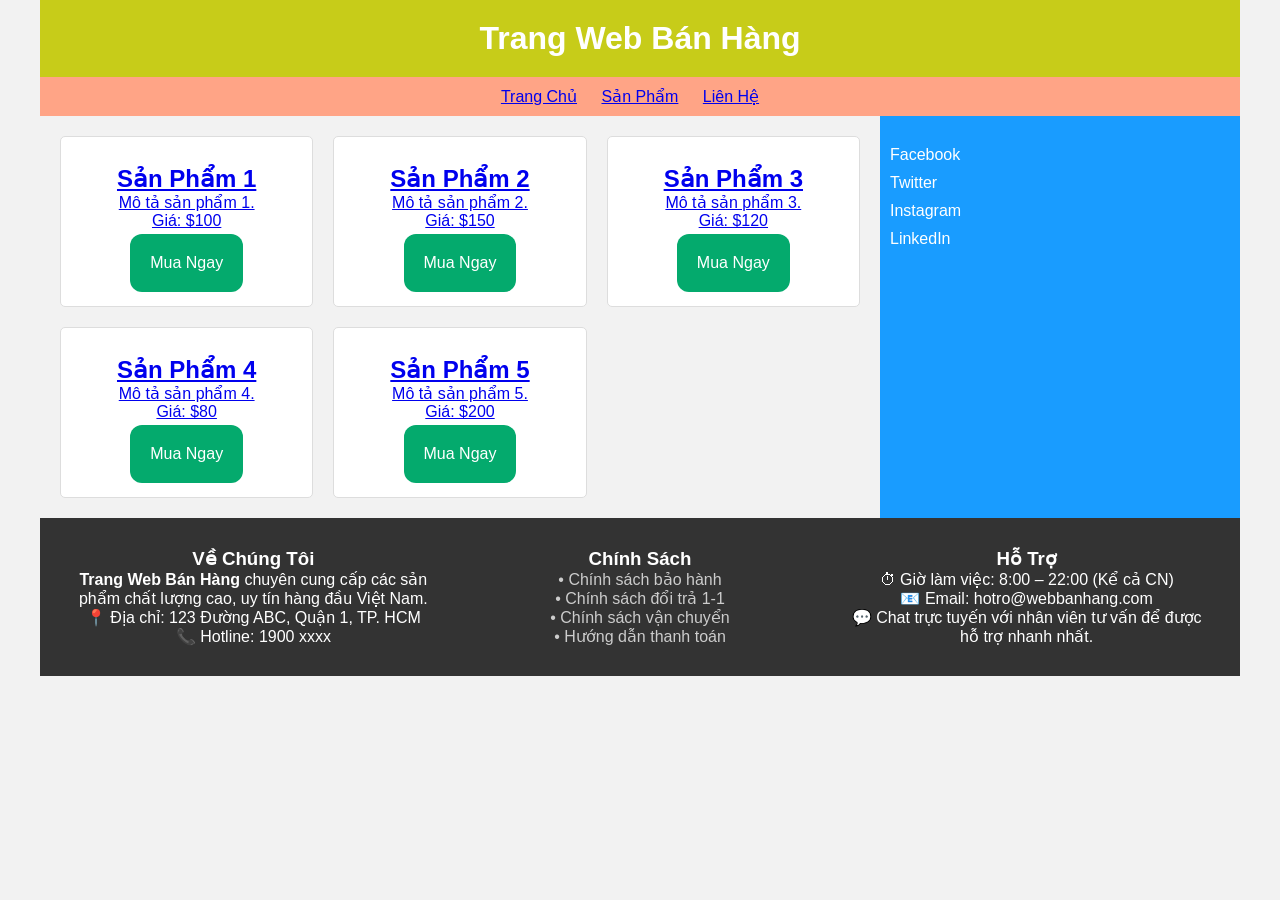
==== Lab-01/index.html @ 5792a2b1 "lt" ====
<!DOCTYPE html>
<html lang="en">

<head>
    <meta charset="UTF-8">
    <meta name="viewport" content="width=device-width, initial-scale=1.0">
    <title>Trang Web Bán Hàng</title>
    <link rel="stylesheet" href="style.css">
</head>

<body>
    <header>
        <h1>Trang Web Bán Hàng</h1>
    </header>

    <nav>
        <ul>
            <li><a href="#">Trang Chủ</a></li>
            <li><a href="#">Sản Phẩm</a></li>
            <li><a href="#">Liên Hệ</a></li>
        </ul>
    </nav>
    <div class="product-list">
        <div class="product-card">
            <a href="product-detail.html?id=1">
                <img src="https://picsum.photos/id/684/600/400" alt="">
                <h2>Sản Phẩm 1</h2>
                <p>Mô tả sản phẩm 1.</p>
                <p>Giá: $100</p>
                <button class="button button4">Mua Ngay</button>
            </a>
        </div>

        <div class="product-card">
            <a href="product-detail.html?id=2">
                <img src="https://picsum.photos/id/1025/600/400" alt="">
                <h2>Sản Phẩm 2</h2>
                <p>Mô tả sản phẩm 2.</p>
                <p>Giá: $150</p>
                <button class="button button4">Mua Ngay</button>
            </a>
        </div>

        <div class="product-card">
            <a href="product-detail.html?id=3">
                <img src="https://picsum.photos/id/1060/600/400" alt="">
                <h2>Sản Phẩm 3</h2>
                <p>Mô tả sản phẩm 3.</p>
                <p>Giá: $120</p>
                <button class="button button4">Mua Ngay</button>
            </a>
        </div>

        <div class="product-card">
            <a href="product-detail.html?id=4">
                <img src="https://picsum.photos/id/30/600/400" alt="">
                <h2>Sản Phẩm 4</h2>
                <p>Mô tả sản phẩm 4.</p>
                <p>Giá: $80</p>
                <button class="button button4">Mua Ngay</button>
            </a>
        </div>

        <div class="product-card">
            <a href="product-detail.html?id=5">
                <img src="https://picsum.photos/id/431/600/400" alt="">
                <h2>Sản Phẩm 5</h2>
                <p>Mô tả sản phẩm 5.</p>
                <p>Giá: $200</p>
                <button class="button button4">Mua Ngay</button>
            </a>
        </div>
    </div>
    <!----sidebar-->
    <div class="sidebar">
        <!----hiển thị thanh sidebar ở phía dưới sản phẩm di động-->
        <div class="social-icons">
            <a href="#">Facebook</a>
            <a href="#">Twitter</a>
            <a href="#">Instagram</a>
            <a href="#">LinkedIn</a>
        </div>
    </div>
    <!--footer-->
    <div class="footer">
        <div class="footer-item">
            <h3>Về Chúng Tôi</h3>
            <p><strong>Trang Web Bán Hàng</strong> chuyên cung cấp các sản phẩm chất lượng cao, uy tín hàng đầu Việt Nam.</p>
            <p>📍 Địa chỉ: 123 Đường ABC, Quận 1, TP. HCM</p>
            <p>📞 Hotline: 1900 xxxx</p>
        </div>

        <div class="footer-item">
            <h3>Chính Sách</h3>
            <p><a href="#" style="color: #ccc; text-decoration: none;">• Chính sách bảo hành</a></p>
            <p><a href="#" style="color: #ccc; text-decoration: none;">• Chính sách đổi trả 1-1</a></p>
            <p><a href="#" style="color: #ccc; text-decoration: none;">• Chính sách vận chuyển</a></p>
            <p><a href="#" style="color: #ccc; text-decoration: none;">• Hướng dẫn thanh toán</a></p>
        </div>

        <div class="footer-item">
            <h3>Hỗ Trợ</h3>
            <p>⏱ Giờ làm việc: 8:00 – 22:00 (Kể cả CN)</p>
            <p>📧 Email: hotro@webbanhang.com</p>
            <p>💬 Chat trực tuyến với nhân viên tư vấn để được hỗ trợ nhanh nhất.</p>
        </div>
    </div>
---- Lab-01/style.css ----
/* Reset CSS để loại bỏ các mặc định của trình duyệt */
* {
    margin: 0;
    padding: 0;
    box-sizing: border-box;
}

/* Thiết lập font chung cho trang web */
body {
    font-family: Arial, sans-serif;
    background-color: #f2f2f2;
    display: grid;
    grid-template-columns: 70% 30%;
    /* Chia trang thành hai cột */
    max-width: 1200px;
    /* Độ rộng tối đa của trang web */
    margin: 0 auto;
    /* Canh giữa trang web trên màn hình */
}

/* Phần tiêu đề trang web */
header {
    background-color: #c7cc19;
    color: #fff;
    padding: 20px;
    text-align: center;
    grid-column: 1 / span 2;
    /* Trải đều qua cả hai cột */
}
/* Phần menu điều hướng */
nav {
    background-color: #ffa486;
    color: #fff;
    text-align: center;
    padding: 10px;
    grid-column: 1 / span 2;
    /* Trải đều qua cả hai cột */
}

nav ul {
    list-style: none;
}

nav ul li {
    display: inline;
    margin-right: 20px;
}

/* Phần danh sách sản phẩm */
.product-list {
    display: grid;
    grid-template-columns: repeat(3, 1fr);
    /* Hiển thị 3 sản phẩm trên mỗi hàng */
    gap: 20px;
    /* Khoảng cách giữa các sản phẩm */
    padding: 20px;
    grid-column: 1;
    /* Chỉ nằm ở cột đầu tiên */
}

.product-card {
    background-color: #fff;
    border: 1px solid #ddd;
    border-radius: 5px;
    padding: 10px;
    width: 100%;
    text-align: center; /* Căn giữa nội dung trong sản phẩm */
}

.product-card img {
    max-width: 100%;
    height: auto;
}
/* * Phần sidebar */
.sidebar {
    background-color: #199cff;
    color: #fff;
    padding: 10px;
    grid-column: 2;
    /* Chỉ nằm ở cột thứ hai */
}

.social-icons {
    margin-top: 20px;
}

.social-icons a {
    color: #fff;
    text-decoration: none;
    display: block;
    margin-bottom: 10px;
}

/* * Chỉnh lại bố cục cho màn hình thiết bị di động */
@media (max-width: 576px) {
    .product-list {
        grid-template-columns: 1fr;
        /* Hiển thị một sản phẩm trên mỗi hàng */
    }

    .product-card {
        width: 100%;
        margin-bottom: 20px;
    }

    .sidebar {
        grid-column: 1 / span 2;
        /* Trải đều qua cả hai cột */
    }

    /* * Chỉnh lại bố cục cho phần footer */
    .footer {
        grid-template-columns: 1fr;
        /* 1 cột xếp chồng lên nhau trên màn hình di động */
    }
}
/* * Phần footer */
.footer {
    background-color: #333;
    color: #fff;
    text-align: center;
    padding: 20px;
    grid-column: 1 / span 2;
    /* Trải đều qua cả hai cột */
    display: grid;
}

/* * Cột trong phần footer */
.footer-item {
    padding: 10px;
}

/* * Chỉnh layout cho máy tính */
@media (min-width: 768px) {
    .footer {
        grid-template-columns: repeat(3, 1fr);
        /* 3 cột trên máy tính */
    }
}

.button {
    background-color: #04AA6D;
    border: none;
    color: white;
    padding: 20px;
    text-align: center;
    text-decoration: none;
    display: inline-block;
    font-size: 16px;
    margin: 4px 2px;
}
.button1 {
    border-radius: 2px;
}

.button3 {
    border-radius: 8px;
}

.button4 {
    border-radius: 12px;
}

.button5 {
    border-radius: 50%;
}

/* --- CSS bổ sung cho trang Chi tiết sản phẩm --- */
.product-detail-container {
    display: flex;
    flex-wrap: wrap;
    gap: 30px;
    background-color: #fff;
    padding: 20px;
    border-radius: 5px;
    border: 1px solid #ddd;
}

.detail-image {
    flex: 1;
    min-width: 280px;
}

.detail-image img {
    width: 100%;
    height: auto;
    border-radius: 5px;
}

.detail-info {
    flex: 1;
    min-width: 280px;
    text-align: left; /* Để chữ căn trái cho dễ đọc thông tin */
}

.detail-info h2 {
    margin-bottom: 15px;
    color: #333;
}

.detail-price {
    font-size: 24px;
    font-weight: bold;
    color: #04AA6D;
    margin-bottom: 15px;
}

.detail-desc {
    line-height: 1.6;
    color: #666;
    margin-bottom: 20px;
}

.detail-quantity {
    margin-bottom: 15px;
}
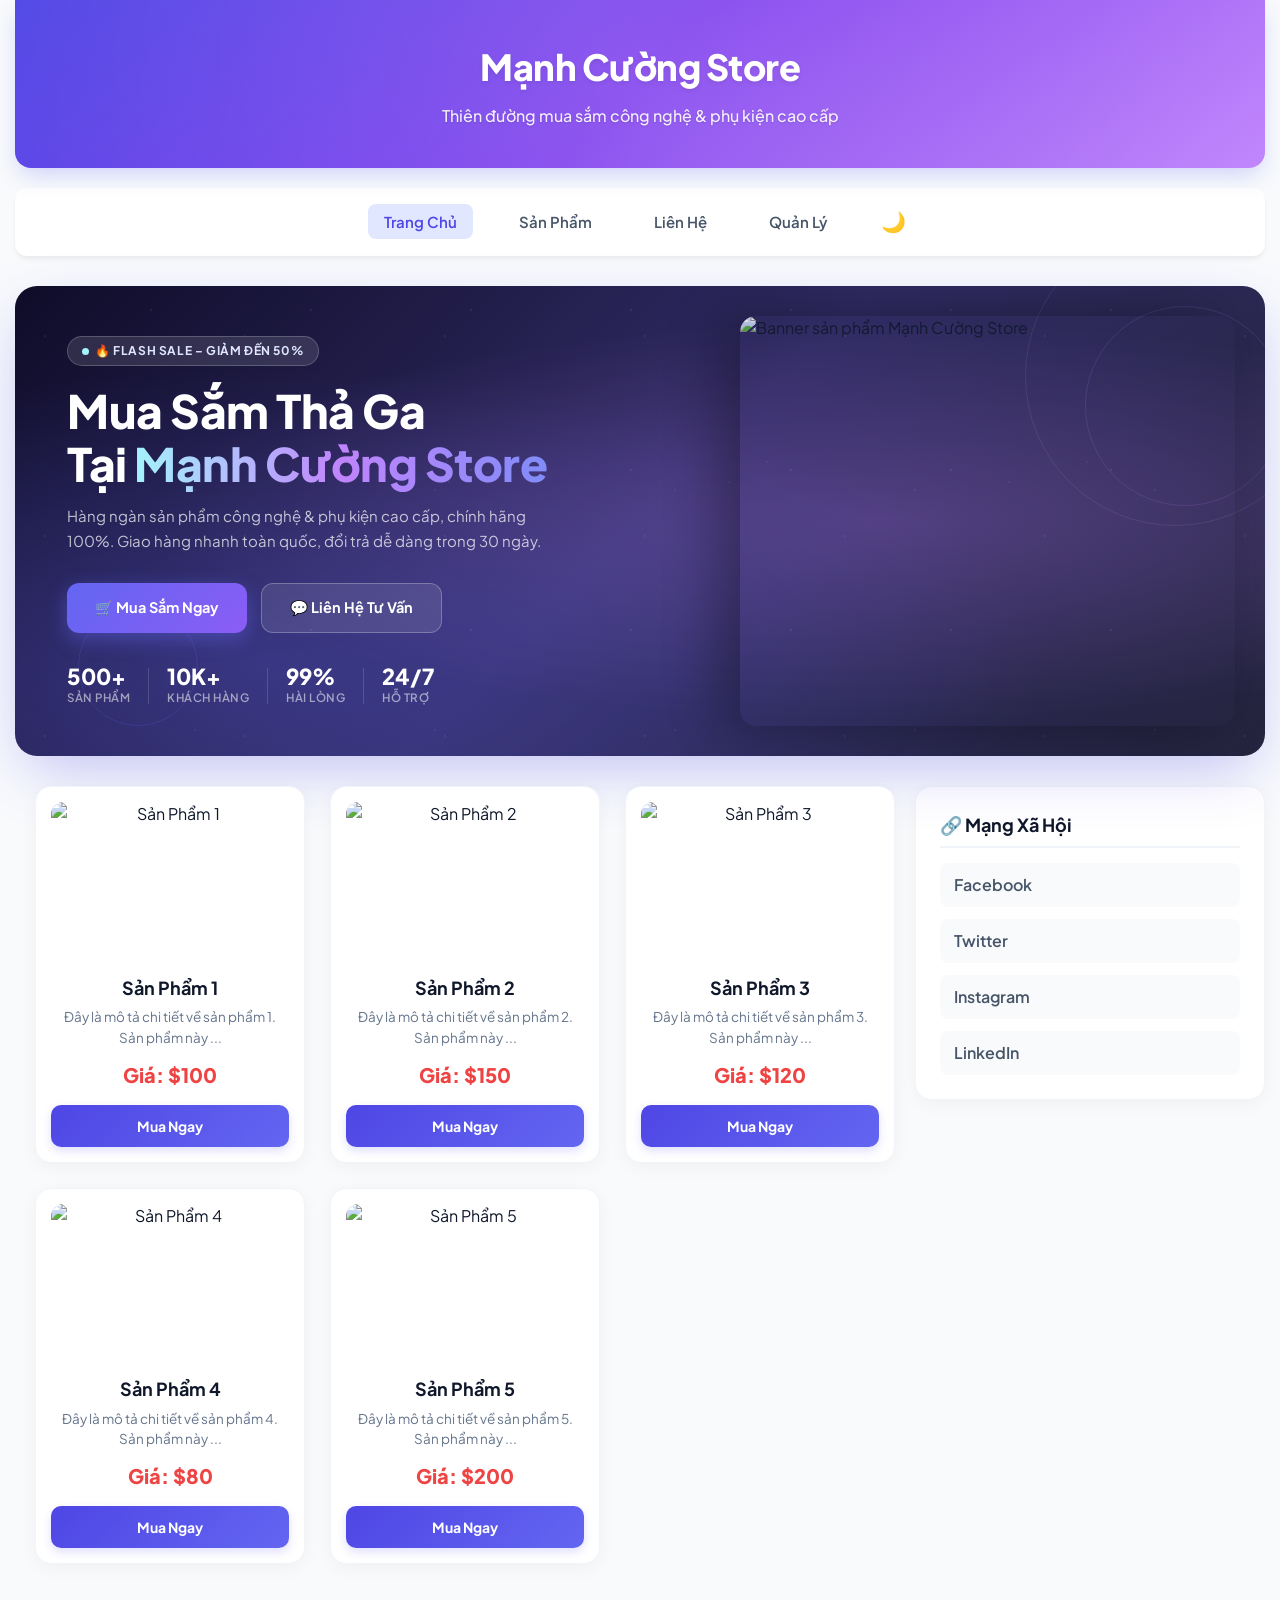
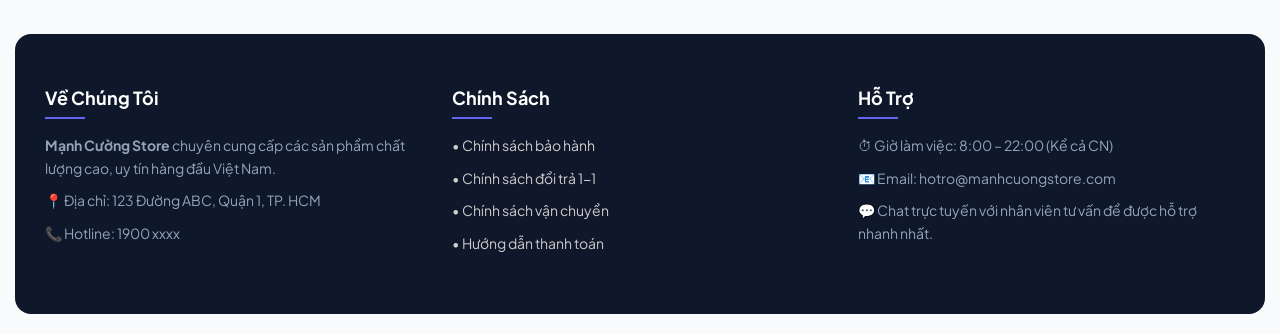
==== commit 5977b868: "lab-01 news" ====
--- a/Lab-01/index.html
+++ b/Lab-01/index.html
@@ -4,76 +4,101 @@
 <head>
     <meta charset="UTF-8">
     <meta name="viewport" content="width=device-width, initial-scale=1.0">
-    <title>Trang Web Bán Hàng</title>
+    <title>Mạnh Cường Store</title>
+    <script>
+        if (localStorage.getItem('theme') === 'dark') {
+            document.documentElement.classList.add('dark-theme');
+        }
+    </script>
     <link rel="stylesheet" href="style.css">
 </head>
 
 <body>
     <header>
-        <h1>Trang Web Bán Hàng</h1>
+        <h1>Mạnh Cường Store</h1>
+        <p
+            style="margin-top: 10px; font-size: 16px; opacity: 0.9; font-weight: 500; text-shadow: 0 1px 2px rgba(0,0,0,0.15);">
+            Thiên đường mua sắm công nghệ & phụ kiện cao cấp</p>
     </header>
 
     <nav>
         <ul>
-            <li><a href="#">Trang Chủ</a></li>
-            <li><a href="#">Sản Phẩm</a></li>
-            <li><a href="#">Liên Hệ</a></li>
+            <li><a href="index.html" style="color: #4f46e5; background-color: #e0e7ff;">Trang Chủ</a></li>
+            <li><a href="products.html">Sản Phẩm</a></li>
+            <li><a href="contact.html">Liên Hệ</a></li>
+            <li><a href="admin.html">Quản Lý</a></li>
+            <li><button id="themeToggle" class="theme-toggle-btn" title="Chuyển chế độ Sáng/Tối">🌙</button></li>
         </ul>
     </nav>
-    <div class="product-list">
-        <div class="product-card">
-            <a href="product-detail.html?id=1">
-                <img src="https://picsum.photos/id/684/600/400" alt="">
-                <h2>Sản Phẩm 1</h2>
-                <p>Mô tả sản phẩm 1.</p>
-                <p>Giá: $100</p>
-                <button class="button button4">Mua Ngay</button>
-            </a>
+
+    <!-- ====== HERO BANNER ====== -->
+    <div class="hero-banner">
+        <!-- Vòng tròn trang trí nền -->
+        <div class="hero-ring"></div>
+        <div class="hero-ring"></div>
+        <div class="hero-ring"></div>
+
+        <!-- Nội dung trái -->
+        <div class="hero-content">
+            <div class="hero-badge">
+                <span class="badge-dot"></span>
+                🔥 Flash Sale – Giảm đến 50%
+            </div>
+
+            <h2 class="hero-title">
+                Mua Sắm Thả Ga<br>
+                Tại <span class="highlight">Mạnh Cường Store</span>
+            </h2>
+
+            <p class="hero-subtitle">
+                Hàng ngàn sản phẩm công nghệ & phụ kiện cao cấp, chính hãng 100%.
+                Giao hàng nhanh toàn quốc, đổi trả dễ dàng trong 30 ngày.
+            </p>
+
+            <div class="hero-cta-group">
+                <a href="products.html" class="btn-hero-primary">🛒 Mua Sắm Ngay</a>
+                <a href="contact.html" class="btn-hero-secondary">💬 Liên Hệ Tư Vấn</a>
+            </div>
+
+            <!-- Số liệu thống kê -->
+            <div class="hero-stats">
+                <div class="hero-stat-item">
+                    <strong>500+</strong>
+                    <span>Sản phẩm</span>
+                </div>
+                <div class="hero-stat-divider"></div>
+                <div class="hero-stat-item">
+                    <strong>10K+</strong>
+                    <span>Khách hàng</span>
+                </div>
+                <div class="hero-stat-divider"></div>
+                <div class="hero-stat-item">
+                    <strong>99%</strong>
+                    <span>Hài lòng</span>
+                </div>
+                <div class="hero-stat-divider"></div>
+                <div class="hero-stat-item">
+                    <strong>24/7</strong>
+                    <span>Hỗ trợ</span>
+                </div>
+            </div>
         </div>
 
-        <div class="product-card">
-            <a href="product-detail.html?id=2">
-                <img src="https://picsum.photos/id/1025/600/400" alt="">
-                <h2>Sản Phẩm 2</h2>
-                <p>Mô tả sản phẩm 2.</p>
-                <p>Giá: $150</p>
-                <button class="button button4">Mua Ngay</button>
-            </a>
-        </div>
-
-        <div class="product-card">
-            <a href="product-detail.html?id=3">
-                <img src="https://picsum.photos/id/1060/600/400" alt="">
-                <h2>Sản Phẩm 3</h2>
-                <p>Mô tả sản phẩm 3.</p>
-                <p>Giá: $120</p>
-                <button class="button button4">Mua Ngay</button>
-            </a>
-        </div>
-
-        <div class="product-card">
-            <a href="product-detail.html?id=4">
-                <img src="https://picsum.photos/id/30/600/400" alt="">
-                <h2>Sản Phẩm 4</h2>
-                <p>Mô tả sản phẩm 4.</p>
-                <p>Giá: $80</p>
-                <button class="button button4">Mua Ngay</button>
-            </a>
-        </div>
-
-        <div class="product-card">
-            <a href="product-detail.html?id=5">
-                <img src="https://picsum.photos/id/431/600/400" alt="">
-                <h2>Sản Phẩm 5</h2>
-                <p>Mô tả sản phẩm 5.</p>
-                <p>Giá: $200</p>
-                <button class="button button4">Mua Ngay</button>
-            </a>
+        <!-- Ảnh minh hoạ bên phải -->
+        <div class="hero-image-wrap">
+            <img src="https://picsum.photos/id/3/800/500" alt="Banner sản phẩm Mạnh Cường Store">
         </div>
     </div>
-    <!----sidebar-->
+
+    <!-- Khu vực Danh sách sản phẩm mua sắm (Cột 1) -->
+    <div class="product-list" id="productList">
+        <!-- Sản phẩm sẽ được hiển thị động từ index.js -->
+    </div>
+
+
+    <!-- Sidebar trang chủ (Cột 2) -->
     <div class="sidebar">
-        <!----hiển thị thanh sidebar ở phía dưới sản phẩm di động-->
+        <h3>🔗 Mạng Xã Hội</h3>
         <div class="social-icons">
             <a href="#">Facebook</a>
             <a href="#">Twitter</a>
@@ -81,11 +106,13 @@
             <a href="#">LinkedIn</a>
         </div>
     </div>
-    <!--footer-->
+
+    <!-- Footer -->
     <div class="footer">
         <div class="footer-item">
             <h3>Về Chúng Tôi</h3>
-            <p><strong>Trang Web Bán Hàng</strong> chuyên cung cấp các sản phẩm chất lượng cao, uy tín hàng đầu Việt Nam.</p>
+            <p><strong>Mạnh Cường Store</strong> chuyên cung cấp các sản phẩm chất lượng cao, uy tín hàng đầu Việt Nam.
+            </p>
             <p>📍 Địa chỉ: 123 Đường ABC, Quận 1, TP. HCM</p>
             <p>📞 Hotline: 1900 xxxx</p>
         </div>
@@ -101,7 +128,13 @@
         <div class="footer-item">
             <h3>Hỗ Trợ</h3>
             <p>⏱ Giờ làm việc: 8:00 – 22:00 (Kể cả CN)</p>
-            <p>📧 Email: hotro@webbanhang.com</p>
+            <p>📧 Email: hotro@manhcuongstore.com</p>
             <p>💬 Chat trực tuyến với nhân viên tư vấn để được hỗ trợ nhanh nhất.</p>
         </div>
-    </div>+    </div>
+
+    <!-- Script điều khiển chính của trang bán hàng -->
+    <script src="index.js"></script>
+</body>
+
+</html>
--- a/Lab-01/style.css
+++ b/Lab-01/style.css
@@ -1,216 +1,1410 @@
-/* Reset CSS để loại bỏ các mặc định của trình duyệt */
+@import url('https://fonts.googleapis.com/css2?family=Plus+Jakarta+Sans:wght@300;400;500;600;700;800&display=swap');
+
+/* Variable Theme System */
+:root {
+    --bg-body: #f8fafc;
+    --bg-card: #ffffff;
+    --text-main: #0f172a;
+    --text-muted: #64748b;
+    --border-color: #f1f5f9;
+    --border-color-hover: #e2e8f0;
+    --bg-nav: #ffffff;
+    --text-nav: #475569;
+    --bg-sidebar: #ffffff;
+    --bg-social-btn: #f8fafc;
+    --text-social-btn: #475569;
+    --bg-modal: #ffffff;
+    --bg-input: #f8fafc;
+    --border-input: #cbd5e1;
+    --text-input: #0f172a;
+    --shadow-card: 0 4px 20px -2px rgba(0, 0, 0, 0.05);
+    --shadow-card-hover: 0 20px 25px -5px rgba(0, 0, 0, 0.1), 0 10px 10px -5px rgba(0, 0, 0, 0.04);
+    --bg-footer: #0f172a;
+    --text-footer: #94a3b8;
+    --text-footer-title: #ffffff;
+}
+
+html.dark-theme {
+    --bg-body: #0b0f19;
+    --bg-card: #1e293b;
+    --text-main: #f8fafc;
+    --text-muted: #94a3b8;
+    --border-color: #334155;
+    --border-color-hover: #475569;
+    --bg-nav: #1e293b;
+    --text-nav: #cbd5e1;
+    --bg-sidebar: #1e293b;
+    --bg-social-btn: #0f172a;
+    --text-social-btn: #cbd5e1;
+    --bg-modal: #1e293b;
+    --bg-input: #0f172a;
+    --border-input: #475569;
+    --text-input: #f8fafc;
+    --shadow-card: 0 4px 20px -2px rgba(0, 0, 0, 0.3);
+    --shadow-card-hover: 0 20px 25px -5px rgba(0, 0, 0, 0.5), 0 10px 10px -5px rgba(0, 0, 0, 0.2);
+    --bg-footer: #020617;
+    --text-footer: #64748b;
+    --text-footer-title: #f8fafc;
+}
+
+/* Reset CSS */
 * {
     margin: 0;
     padding: 0;
     box-sizing: border-box;
 }
 
-/* Thiết lập font chung cho trang web */
 body {
-    font-family: Arial, sans-serif;
-    background-color: #f2f2f2;
+    font-family: 'Plus Jakarta Sans', system-ui, -apple-system, sans-serif;
+    background-color: var(--bg-body);
+    color: var(--text-main);
     display: grid;
-    grid-template-columns: 70% 30%;
-    /* Chia trang thành hai cột */
-    max-width: 1200px;
-    /* Độ rộng tối đa của trang web */
+    grid-template-columns: 72% 28%;
+    max-width: 1300px;
     margin: 0 auto;
-    /* Canh giữa trang web trên màn hình */
-}
-
-/* Phần tiêu đề trang web */
+    padding: 0 15px;
+    line-height: 1.5;
+    transition: background-color 0.3s ease, color 0.3s ease;
+}
+
+/* Header */
 header {
-    background-color: #c7cc19;
-    color: #fff;
-    padding: 20px;
+    background: linear-gradient(135deg, #4f46e5 0%, #7c3aed 50%, #c084fc 100%);
+    color: #ffffff;
+    padding: 40px 20px;
     text-align: center;
     grid-column: 1 / span 2;
-    /* Trải đều qua cả hai cột */
-}
-/* Phần menu điều hướng */
+    border-bottom-left-radius: 16px;
+    border-bottom-right-radius: 16px;
+    box-shadow: 0 10px 25px -5px rgba(99, 102, 241, 0.3);
+    margin-bottom: 20px;
+    position: relative;
+    overflow: hidden;
+}
+
+header::before {
+    content: '';
+    position: absolute;
+    top: -50%;
+    left: -50%;
+    width: 200%;
+    height: 200%;
+    background: radial-gradient(circle, rgba(255, 255, 255, 0.15) 0%, transparent 60%);
+    pointer-events: none;
+    animation: rotate 20s linear infinite;
+}
+
+@keyframes rotate {
+    from {
+        transform: rotate(0deg);
+    }
+
+    to {
+        transform: rotate(360deg);
+    }
+}
+
+header h1 {
+    font-size: 36px;
+    font-weight: 800;
+    letter-spacing: -0.5px;
+    text-shadow: 0 2px 4px rgba(0, 0, 0, 0.1);
+}
+
+/* Nav */
 nav {
-    background-color: #ffa486;
-    color: #fff;
-    text-align: center;
-    padding: 10px;
+    background-color: var(--bg-nav);
+    padding: 15px;
     grid-column: 1 / span 2;
-    /* Trải đều qua cả hai cột */
+    border-radius: 12px;
+    box-shadow: 0 4px 6px -1px rgba(0, 0, 0, 0.05), 0 2px 4px -1px rgba(0, 0, 0, 0.03);
+    margin-bottom: 30px;
+    transition: background-color 0.3s ease;
 }
 
 nav ul {
     list-style: none;
-}
-
-nav ul li {
-    display: inline;
-    margin-right: 20px;
-}
-
-/* Phần danh sách sản phẩm */
+    display: flex;
+    justify-content: center;
+    align-items: center;
+    gap: 30px;
+}
+
+nav ul li a {
+    color: var(--text-nav);
+    text-decoration: none;
+    font-weight: 600;
+    font-size: 15px;
+    padding: 8px 16px;
+    border-radius: 8px;
+    transition: all 0.2s ease;
+}
+
+nav ul li a:hover {
+    color: #4f46e5;
+    background-color: #e0e7ff;
+}
+
+/* Theme Toggle Button */
+.theme-toggle-btn {
+    background: none;
+    border: none;
+    font-size: 20px;
+    cursor: pointer;
+    padding: 8px;
+    border-radius: 50%;
+    transition: all 0.2s ease;
+    display: flex;
+    align-items: center;
+    justify-content: center;
+    outline: none;
+    width: 38px;
+    height: 38px;
+}
+
+.theme-toggle-btn:hover {
+    background-color: var(--border-color);
+    transform: scale(1.1);
+}
+
+/* Control Panel */
+.control-panel {
+    grid-column: 1;
+    padding: 0 20px 20px 20px;
+    display: flex;
+    flex-wrap: wrap;
+    gap: 15px;
+}
+
+.btn-action {
+    padding: 12px 24px;
+    font-size: 14px;
+    font-weight: 700;
+    border: none;
+    border-radius: 10px;
+    cursor: pointer;
+    display: inline-flex;
+    align-items: center;
+    gap: 8px;
+    transition: all 0.3s cubic-bezier(0.4, 0, 0.2, 1);
+    box-shadow: 0 4px 6px -1px rgba(0, 0, 0, 0.1);
+    font-family: inherit;
+}
+
+.btn-add-custom {
+    background: linear-gradient(135deg, #10b981 0%, #059669 100%);
+    color: white;
+}
+
+.btn-add-custom:hover {
+    transform: translateY(-2px);
+    box-shadow: 0 8px 20px -4px rgba(16, 185, 129, 0.4);
+}
+
+.btn-add-row {
+    background: linear-gradient(135deg, #3b82f6 0%, #1d4ed8 100%);
+    color: white;
+}
+
+.btn-add-row:hover {
+    transform: translateY(-2px);
+    box-shadow: 0 8px 20px -4px rgba(59, 130, 246, 0.4);
+}
+
+.btn-delete-mode {
+    background: linear-gradient(135deg, #f59e0b 0%, #d97706 100%);
+    color: white;
+}
+
+.btn-delete-mode:hover {
+    transform: translateY(-2px);
+    box-shadow: 0 8px 20px -4px rgba(245, 158, 11, 0.4);
+}
+
+.btn-delete-mode.active-mode {
+    background: linear-gradient(135deg, #10b981 0%, #059669 100%);
+}
+
+.btn-delete-mode.active-mode:hover {
+    box-shadow: 0 8px 20px -4px rgba(16, 185, 129, 0.4);
+}
+
+/* Product List */
 .product-list {
     display: grid;
     grid-template-columns: repeat(3, 1fr);
-    /* Hiển thị 3 sản phẩm trên mỗi hàng */
-    gap: 20px;
-    /* Khoảng cách giữa các sản phẩm */
-    padding: 20px;
+    gap: 25px;
+    padding: 0 20px 30px 20px;
     grid-column: 1;
-    /* Chỉ nằm ở cột đầu tiên */
 }
 
 .product-card {
-    background-color: #fff;
-    border: 1px solid #ddd;
-    border-radius: 5px;
-    padding: 10px;
+    background-color: var(--bg-card);
+    border: 1px solid var(--border-color);
+    border-radius: 16px;
+    padding: 15px;
     width: 100%;
-    text-align: center; /* Căn giữa nội dung trong sản phẩm */
+    text-align: center;
+    box-shadow: var(--shadow-card);
+    transition: all 0.3s cubic-bezier(0.4, 0, 0.2, 1);
+    display: flex;
+    flex-direction: column;
+    overflow: hidden;
+    position: relative;
+}
+
+.product-card:hover {
+    transform: translateY(-6px);
+    box-shadow: var(--shadow-card-hover);
+    border-color: var(--border-color-hover);
+}
+
+.product-card a {
+    text-decoration: none;
+    color: inherit;
+    display: flex;
+    flex-direction: column;
+    height: 100%;
 }
 
 .product-card img {
-    max-width: 100%;
-    height: auto;
-}
-/* * Phần sidebar */
+    width: 100%;
+    aspect-ratio: 3/2;
+    object-fit: cover;
+    border-radius: 12px;
+    margin-bottom: 15px;
+    transition: transform 0.3s ease;
+}
+
+.product-card:hover img {
+    transform: scale(1.02);
+}
+
+.product-card h2 {
+    font-size: 18px;
+    font-weight: 700;
+    color: var(--text-main);
+    margin-bottom: 8px;
+    line-height: 1.3;
+}
+
+.product-desc-short {
+    font-size: 13.5px;
+    color: var(--text-muted);
+    margin-bottom: 12px;
+    line-height: 1.5;
+    flex-grow: 1;
+}
+
+.product-price-tag {
+    font-size: 20px;
+    font-weight: 800;
+    color: #ef4444;
+    margin-bottom: 15px;
+}
+
+.button {
+    font-family: inherit;
+    font-weight: 700;
+    font-size: 14px;
+    padding: 12px 20px;
+    border: none;
+    border-radius: 10px;
+    cursor: pointer;
+    transition: all 0.2s ease;
+    width: 100%;
+}
+
+.button4 {
+    background: linear-gradient(135deg, #4f46e5 0%, #6366f1 100%);
+    color: white;
+    box-shadow: 0 4px 10px rgba(99, 102, 241, 0.2);
+}
+
+.product-card:hover .button4 {
+    background: linear-gradient(135deg, #4338ca 0%, #4f46e5 100%);
+    box-shadow: 0 6px 15px rgba(79, 70, 229, 0.3);
+}
+
+/* Delete Button on Card */
+.btn-delete {
+    position: absolute;
+    top: 20px;
+    right: 20px;
+    background-color: rgba(239, 68, 68, 0.1);
+    color: #ef4444;
+    border: none;
+    width: 34px;
+    height: 34px;
+    border-radius: 50%;
+    cursor: pointer;
+    display: flex;
+    align-items: center;
+    justify-content: center;
+    transition: all 0.2s cubic-bezier(0.4, 0, 0.2, 1);
+    z-index: 10;
+    font-size: 14px;
+    box-shadow: 0 2px 5px rgba(0, 0, 0, 0.05);
+
+    /* Mặc định ẩn */
+    opacity: 0;
+    pointer-events: none;
+    transform: scale(0.8);
+}
+
+.btn-delete:hover {
+    background-color: #ef4444;
+    color: white;
+    transform: scale(1.1);
+    box-shadow: 0 4px 12px rgba(239, 68, 68, 0.3);
+}
+
+/* Khi chế độ xóa hoạt động */
+.product-list.delete-mode-active .btn-delete {
+    opacity: 1;
+    pointer-events: auto;
+    transform: scale(1);
+}
+
+.product-list.delete-mode-active .product-card {
+    border: 1.5px dashed #f59e0b !important;
+    animation: wiggle 0.25s ease infinite;
+}
+
+@keyframes wiggle {
+    0% {
+        transform: rotate(0.4deg);
+    }
+
+    50% {
+        transform: rotate(-0.4deg);
+    }
+
+    100% {
+        transform: rotate(0.4deg);
+    }
+}
+
+/* Sidebar */
 .sidebar {
-    background-color: #199cff;
-    color: #fff;
-    padding: 10px;
+    background-color: var(--bg-card);
+    border: 1px solid var(--border-color);
+    padding: 24px;
+    border-radius: 16px;
+    box-shadow: var(--shadow-card);
     grid-column: 2;
-    /* Chỉ nằm ở cột thứ hai */
+    height: fit-content;
+}
+
+.sidebar h3 {
+    font-size: 18px;
+    font-weight: 700;
+    color: var(--text-main);
+    margin-bottom: 15px;
+    border-bottom: 2px solid var(--border-color);
+    padding-bottom: 8px;
 }
 
 .social-icons {
-    margin-top: 20px;
+    display: flex;
+    flex-direction: column;
+    gap: 12px;
 }
 
 .social-icons a {
-    color: #fff;
+    color: var(--text-social-btn);
     text-decoration: none;
+    font-weight: 600;
+    padding: 10px 14px;
+    border-radius: 8px;
+    background-color: var(--bg-social-btn);
+    transition: all 0.2s ease;
+    display: flex;
+    align-items: center;
+    gap: 10px;
+}
+
+.social-icons a:hover {
+    color: #3b82f6;
+    background-color: #eff6ff;
+    transform: translateX(4px);
+}
+
+/* Footer */
+.footer {
+    background-color: var(--bg-footer);
+    color: var(--text-footer);
+    padding: 50px 30px;
+    grid-column: 1 / span 2;
+    border-radius: 16px;
+    margin-top: 40px;
+    margin-bottom: 20px;
+    display: grid;
+    gap: 30px;
+    transition: background-color 0.3s ease;
+}
+
+.footer-item {
+    text-align: left;
+}
+
+.footer-item h3 {
+    color: var(--text-footer-title);
+    font-size: 18px;
+    font-weight: 700;
+    margin-bottom: 15px;
+    position: relative;
+    padding-bottom: 8px;
+}
+
+.footer-item h3::after {
+    content: '';
+    position: absolute;
+    bottom: 0;
+    left: 0;
+    width: 40px;
+    height: 2px;
+    background-color: #6366f1;
+}
+
+.footer-item p {
+    font-size: 14px;
+    line-height: 1.6;
+    margin-bottom: 10px;
+}
+
+.footer-item a {
+    color: var(--text-footer);
+    transition: color 0.2s;
+    font-size: 14px;
+}
+
+.footer-item a:hover {
+    color: #6366f1 !important;
+}
+
+/* Modal Form Styles */
+.modal {
+    position: fixed;
+    top: 0;
+    left: 0;
+    width: 100%;
+    height: 100%;
+    background-color: rgba(15, 23, 42, 0.6);
+    backdrop-filter: blur(8px);
+    display: flex;
+    justify-content: center;
+    align-items: center;
+    z-index: 1000;
+    opacity: 0;
+    pointer-events: none;
+    transition: opacity 0.3s ease;
+}
+
+.modal.active {
+    opacity: 1;
+    pointer-events: auto;
+}
+
+.modal-content {
+    background-color: var(--bg-modal);
+    width: 90%;
+    max-width: 500px;
+    padding: 30px;
+    border-radius: 20px;
+    box-shadow: 0 25px 50px -12px rgba(0, 0, 0, 0.25);
+    position: relative;
+    transform: scale(0.9);
+    transition: transform 0.3s cubic-bezier(0.34, 1.56, 0.64, 1);
+}
+
+.modal.active .modal-content {
+    transform: scale(1);
+}
+
+.close-btn {
+    position: absolute;
+    top: 20px;
+    right: 20px;
+    font-size: 24px;
+    font-weight: bold;
+    color: var(--text-muted);
+    cursor: pointer;
+    transition: color 0.2s;
+    width: 32px;
+    height: 32px;
+    display: flex;
+    align-items: center;
+    justify-content: center;
+    border-radius: 50%;
+    background-color: var(--bg-social-btn);
+}
+
+.close-btn:hover {
+    color: var(--text-main);
+    background-color: var(--border-color);
+}
+
+.modal-content h2 {
+    margin-bottom: 20px;
+    color: var(--text-main);
+    font-size: 22px;
+    font-weight: 800;
+    border-bottom: 1px solid var(--border-color);
+    padding-bottom: 15px;
+}
+
+.form-group {
+    margin-bottom: 18px;
+}
+
+.form-group label {
     display: block;
-    margin-bottom: 10px;
-}
-
-/* * Chỉnh lại bố cục cho màn hình thiết bị di động */
-@media (max-width: 576px) {
+    margin-bottom: 6px;
+    font-weight: 600;
+    font-size: 13.5px;
+    color: var(--text-main);
+}
+
+.form-group input,
+.form-group textarea {
+    width: 100%;
+    padding: 11px 14px;
+    border: 1.5px solid var(--border-input);
+    border-radius: 10px;
+    font-size: 14px;
+    font-family: inherit;
+    color: var(--text-input);
+    background-color: var(--bg-input);
+    transition: all 0.2s ease;
+}
+
+.form-group input:focus,
+.form-group textarea:focus {
+    outline: none;
+    border-color: #6366f1;
+    background-color: var(--bg-card);
+    box-shadow: 0 0 0 4px rgba(99, 102, 241, 0.15);
+}
+
+.form-actions {
+    display: flex;
+    justify-content: flex-end;
+    gap: 12px;
+    margin-top: 25px;
+}
+
+.btn-primary {
+    background: linear-gradient(135deg, #4f46e5 0%, #6366f1 100%);
+    color: white;
+    padding: 12px 24px;
+    border: none;
+    border-radius: 10px;
+    font-weight: 700;
+    font-size: 14px;
+    cursor: pointer;
+    font-family: inherit;
+    transition: all 0.2s ease;
+    box-shadow: 0 4px 10px rgba(99, 102, 241, 0.2);
+}
+
+.btn-primary:hover {
+    background: linear-gradient(135deg, #4338ca 0%, #4f46e5 100%);
+    box-shadow: 0 6px 15px rgba(79, 70, 229, 0.3);
+}
+
+.btn-secondary {
+    background-color: var(--border-color);
+    color: var(--text-main);
+    padding: 12px 24px;
+    border: none;
+    border-radius: 10px;
+    font-weight: 700;
+    font-size: 14px;
+    cursor: pointer;
+    font-family: inherit;
+    transition: all 0.2s ease;
+}
+
+.btn-secondary:hover {
+    background-color: var(--border-color-hover);
+}
+
+/* --- CSS cho trang Chi tiết sản phẩm --- */
+.detail-container {
+    max-width: 1200px;
+    margin: 40px auto;
+    padding: 30px;
+    background-color: var(--bg-card);
+    border: 1px solid var(--border-color);
+    border-radius: 20px;
+    box-shadow: var(--shadow-card);
+    display: grid;
+    grid-template-columns: 1fr 1fr;
+    gap: 40px;
+}
+
+.detail-image {
+    display: flex;
+    align-items: center;
+    justify-content: center;
+}
+
+.detail-image img {
+    width: 100%;
+    max-width: 500px;
+    border-radius: 16px;
+    box-shadow: 0 10px 25px -5px rgba(0, 0, 0, 0.05);
+}
+
+.detail-info {
+    display: flex;
+    flex-direction: column;
+    justify-content: center;
+}
+
+.detail-info h1 {
+    font-size: 30px;
+    font-weight: 800;
+    color: var(--text-main);
+    margin-bottom: 15px;
+    line-height: 1.2;
+}
+
+.detail-info .price {
+    font-size: 28px;
+    color: #ef4444;
+    font-weight: 800;
+    margin: 15px 0;
+}
+
+.detail-info .description {
+    line-height: 1.7;
+    margin-bottom: 25px;
+    color: var(--text-muted);
+    font-size: 15px;
+}
+
+.quantity-selector {
+    margin: 15px 0;
+    display: flex;
+    align-items: center;
+    gap: 10px;
+}
+
+.quantity-selector label {
+    font-weight: 700;
+    color: var(--text-main);
+    font-size: 14px;
+}
+
+.quantity-selector input {
+    width: 70px;
+    padding: 8px 12px;
+    border: 1.5px solid var(--border-input);
+    background-color: var(--bg-input);
+    color: var(--text-input);
+    border-radius: 8px;
+    outline: none;
+    font-family: inherit;
+    font-weight: 600;
+    transition: border-color 0.2s;
+}
+
+.quantity-selector input:focus {
+    border-color: #6366f1;
+}
+
+.action-buttons {
+    display: flex;
+    gap: 15px;
+    margin-top: 25px;
+}
+
+.action-buttons button,
+.action-buttons a {
+    padding: 14px 30px;
+    font-size: 15px;
+    font-weight: 700;
+    border: none;
+    border-radius: 10px;
+    cursor: pointer;
+    text-decoration: none;
+    display: inline-flex;
+    align-items: center;
+    justify-content: center;
+    text-align: center;
+    transition: all 0.2s ease;
+    font-family: inherit;
+}
+
+.btn-buy {
+    background: linear-gradient(135deg, #ef4444 0%, #f43f5e 100%);
+    color: white;
+    flex: 1;
+    box-shadow: 0 4px 10px rgba(239, 68, 68, 0.2);
+}
+
+.btn-buy:hover {
+    background: linear-gradient(135deg, #dc2626 0%, #e11d48 100%);
+    box-shadow: 0 6px 15px rgba(220, 38, 38, 0.3);
+    transform: translateY(-1px);
+}
+
+.btn-back {
+    background-color: var(--border-color);
+    color: var(--text-main);
+    flex: 1;
+}
+
+.btn-back:hover {
+    background-color: var(--border-color-hover);
+    transform: translateY(-1px);
+}
+
+/* Responsive layout */
+@media (max-width: 992px) {
+    body {
+        grid-template-columns: 1fr;
+    }
+
+    .product-list {
+        grid-template-columns: repeat(2, 1fr);
+    }
+
+    .sidebar {
+        grid-column: 1;
+        margin-top: 20px;
+    }
+}
+
+@media (max-width: 768px) {
+    header h1 {
+        font-size: 28px;
+    }
+
     .product-list {
         grid-template-columns: 1fr;
-        /* Hiển thị một sản phẩm trên mỗi hàng */
-    }
-
-    .product-card {
+        padding: 0 10px 30px 10px;
+    }
+
+    .control-panel {
+        padding: 0 10px 20px 10px;
+        flex-direction: column;
+    }
+
+    .btn-action {
         width: 100%;
-        margin-bottom: 20px;
-    }
-
-    .sidebar {
-        grid-column: 1 / span 2;
-        /* Trải đều qua cả hai cột */
-    }
-
-    /* * Chỉnh lại bố cục cho phần footer */
+        justify-content: center;
+    }
+
+    .detail-container {
+        grid-template-columns: 1fr;
+        padding: 20px;
+    }
+
     .footer {
         grid-template-columns: 1fr;
-        /* 1 cột xếp chồng lên nhau trên màn hình di động */
-    }
-}
-/* * Phần footer */
-.footer {
-    background-color: #333;
-    color: #fff;
-    text-align: center;
-    padding: 20px;
-    grid-column: 1 / span 2;
-    /* Trải đều qua cả hai cột */
-    display: grid;
-}
-
-/* * Cột trong phần footer */
-.footer-item {
-    padding: 10px;
-}
-
-/* * Chỉnh layout cho máy tính */
+        padding: 40px 20px;
+    }
+}
+
 @media (min-width: 768px) {
     .footer {
         grid-template-columns: repeat(3, 1fr);
-        /* 3 cột trên máy tính */
-    }
-}
-
-.button {
-    background-color: #04AA6D;
+    }
+}
+
+/* --- CSS bổ sung cho trang Quản Lý Sản Phẩm (admin.html) --- */
+
+/* Admin Dashboard layout */
+.admin-dashboard {
+    grid-column: 1;
+    padding: 0 20px 30px 20px;
+}
+
+.admin-header-actions {
+    display: flex;
+    justify-content: space-between;
+    align-items: center;
+    flex-wrap: wrap;
+    gap: 15px;
+    margin-bottom: 25px;
+}
+
+.admin-header-actions h2 {
+    font-size: 22px;
+    font-weight: 800;
+    color: var(--text-main);
+}
+
+.admin-control-buttons {
+    display: flex;
+    gap: 12px;
+}
+
+/* Admin Table Container */
+.admin-table-container {
+    width: 100%;
+    overflow-x: auto;
+    background-color: var(--bg-card);
+    border: 1px solid var(--border-color);
+    border-radius: 16px;
+    box-shadow: var(--shadow-card);
+    transition: background-color 0.3s ease;
+}
+
+/* Admin Table */
+.admin-table {
+    width: 100%;
+    border-collapse: collapse;
+    text-align: left;
+    font-size: 14.5px;
+}
+
+.admin-table th {
+    background-color: var(--bg-nav);
+    color: var(--text-main);
+    font-weight: 700;
+    padding: 16px;
+    border-bottom: 2px solid var(--border-color);
+    font-size: 13px;
+    text-transform: uppercase;
+    letter-spacing: 0.5px;
+    transition: background-color 0.3s ease;
+}
+
+.admin-table td {
+    padding: 14px 16px;
+    border-bottom: 1px solid var(--border-color);
+    color: var(--text-main);
+    vertical-align: middle;
+    transition: border-color 0.3s ease;
+}
+
+.admin-table tbody tr {
+    transition: background-color 0.2s ease;
+}
+
+.admin-table tbody tr:hover {
+    background-color: var(--bg-body);
+}
+
+.admin-table tbody tr:last-child td {
+    border-bottom: none;
+}
+
+/* Table Thumbnail */
+.admin-table-thumb {
+    width: 60px;
+    height: 40px;
+    object-fit: cover;
+    border-radius: 8px;
+    border: 1px solid var(--border-color);
+    display: block;
+    box-shadow: 0 2px 4px rgba(0, 0, 0, 0.05);
+}
+
+.admin-table-name {
+    font-weight: 700;
+    color: var(--text-main);
+}
+
+.admin-table-price {
+    color: #ef4444;
+    font-weight: 800;
+    font-size: 15px;
+}
+
+.admin-table-desc {
+    color: var(--text-muted);
+    font-size: 13px;
+    max-width: 180px;
+    display: inline-block;
+    overflow: hidden;
+    text-overflow: ellipsis;
+    white-space: nowrap;
+}
+
+/* Actions inside Admin Table */
+.admin-row-actions {
+    display: flex;
+    gap: 8px;
+}
+
+.btn-row-edit {
+    padding: 6px 14px;
+    background-color: rgba(59, 130, 246, 0.1);
+    color: #3b82f6;
+    border: 1.5px solid rgba(59, 130, 246, 0.2);
+    font-weight: 700;
+    border-radius: 8px;
+    cursor: pointer;
+    font-size: 12.5px;
+    transition: all 0.2s ease;
+    font-family: inherit;
+}
+
+.btn-row-edit:hover {
+    background-color: #3b82f6;
+    color: white;
+    box-shadow: 0 4px 10px rgba(59, 130, 246, 0.2);
+}
+
+.btn-row-delete {
+    padding: 6px 14px;
+    background-color: rgba(239, 68, 68, 0.1);
+    color: #ef4444;
+    border: 1.5px solid rgba(239, 68, 68, 0.2);
+    font-weight: 700;
+    border-radius: 8px;
+    cursor: pointer;
+    font-size: 12.5px;
+    transition: all 0.2s ease;
+    font-family: inherit;
+}
+
+.btn-row-delete:hover {
+    background-color: #ef4444;
+    color: white;
+    box-shadow: 0 4px 10px rgba(239, 68, 68, 0.2);
+}
+
+/* Responsive Table styling for Small Screens */
+@media (max-width: 768px) {
+    .admin-header-actions {
+        flex-direction: column;
+        align-items: flex-start;
+    }
+
+    .admin-control-buttons {
+        width: 100%;
+        margin-top: 10px;
+    }
+
+    .admin-control-buttons button {
+        flex: 1;
+    }
+
+    .admin-table-container {
+        border-radius: 12px;
+        border: none;
+        box-shadow: none;
+    }
+
+    /* Convert Table into Cards on Mobile devices */
+    .admin-table,
+    .admin-table thead,
+    .admin-table tbody,
+    .admin-table th,
+    .admin-table td,
+    .admin-table tr {
+        display: block;
+    }
+
+    .admin-table thead {
+        display: none;
+        /* Hide header on mobile */
+    }
+
+    .admin-table tr {
+        border-bottom: 2px solid var(--border-color);
+        padding: 15px 10px;
+        position: relative;
+        background-color: var(--bg-card);
+        margin-bottom: 15px;
+        border-radius: 12px;
+        box-shadow: var(--shadow-card);
+    }
+
+    .admin-table td {
+        border-bottom: none;
+        padding: 8px 10px;
+        padding-left: 45%;
+        position: relative;
+        text-align: right;
+        min-height: 36px;
+    }
+
+    .admin-table td::before {
+        content: attr(data-label);
+        position: absolute;
+        left: 15px;
+        width: 40%;
+        white-space: nowrap;
+        text-align: left;
+        font-weight: 700;
+        color: var(--text-muted);
+        font-size: 13px;
+    }
+
+    /* Specific overrides for thumbnail and actions on mobile */
+    .admin-table td:nth-child(2) {
+        text-align: right;
+        display: flex;
+        justify-content: flex-end;
+    }
+
+    .admin-table td:last-child {
+        display: flex;
+        justify-content: flex-end;
+        padding-top: 12px;
+        border-top: 1px dashed var(--border-color);
+    }
+}
+
+/* ============================================================
+   HERO BANNER – Trang Chủ
+   ============================================================ */
+.hero-banner {
+    grid-column: 1 / span 2;
+    position: relative;
+    border-radius: 22px;
+    overflow: hidden;
+    margin-bottom: 30px;
+    min-height: 380px;
+    display: flex;
+    align-items: center;
+    box-shadow: 0 20px 60px -12px rgba(79, 70, 229, 0.35);
+}
+
+/* Nền gradient nhiều lớp */
+.hero-banner::before {
+    content: '';
+    position: absolute;
+    inset: 0;
+    background:
+        radial-gradient(ellipse at 70% 50%, rgba(192, 132, 252, 0.25) 0%, transparent 60%),
+        radial-gradient(ellipse at 20% 80%, rgba(99, 102, 241, 0.30) 0%, transparent 55%),
+        linear-gradient(135deg, #0f0c29 0%, #302b63 50%, #24243e 100%);
+    z-index: 0;
+}
+
+/* Hạt sáng bay nền */
+.hero-banner::after {
+    content: '';
+    position: absolute;
+    inset: 0;
+    background-image:
+        radial-gradient(circle at 15% 25%, rgba(255, 255, 255, 0.06) 1px, transparent 1px),
+        radial-gradient(circle at 55% 70%, rgba(255, 255, 255, 0.05) 1px, transparent 1px),
+        radial-gradient(circle at 85% 15%, rgba(255, 255, 255, 0.07) 1px, transparent 1px),
+        radial-gradient(circle at 35% 55%, rgba(255, 255, 255, 0.04) 1px, transparent 1px),
+        radial-gradient(circle at 75% 85%, rgba(255, 255, 255, 0.05) 1px, transparent 1px);
+    background-size: 200px 200px, 280px 280px, 160px 160px, 320px 320px, 240px 240px;
+    animation: floatDots 12s ease-in-out infinite alternate;
+    z-index: 0;
+}
+
+@keyframes floatDots {
+    from {
+        transform: translateY(0px) translateX(0px);
+    }
+
+    to {
+        transform: translateY(-12px) translateX(8px);
+    }
+}
+
+/* Vòng tròn trang trí */
+.hero-ring {
+    position: absolute;
+    border-radius: 50%;
+    border: 1px solid rgba(255, 255, 255, 0.08);
+    animation: pulseRing 4s ease-in-out infinite;
+    z-index: 0;
+}
+
+.hero-ring:nth-child(1) {
+    width: 300px;
+    height: 300px;
+    top: -60px;
+    right: -60px;
+    animation-delay: 0s;
+}
+
+.hero-ring:nth-child(2) {
+    width: 200px;
+    height: 200px;
+    top: 20px;
+    right: -20px;
+    animation-delay: 1s;
+    border-color: rgba(192, 132, 252, 0.15);
+}
+
+.hero-ring:nth-child(3) {
+    width: 120px;
+    height: 120px;
+    bottom: 30px;
+    left: 5%;
+    animation-delay: 2s;
+    border-color: rgba(99, 102, 241, 0.20);
+}
+
+@keyframes pulseRing {
+
+    0%,
+    100% {
+        transform: scale(1);
+        opacity: 0.5;
+    }
+
+    50% {
+        transform: scale(1.06);
+        opacity: 1;
+    }
+}
+
+/* Nội dung bên trong */
+.hero-content {
+    position: relative;
+    z-index: 1;
+    padding: 50px 52px;
+    max-width: 640px;
+}
+
+/* Badge "HOT SALE" nhỏ trên tiêu đề */
+.hero-badge {
+    display: inline-flex;
+    align-items: center;
+    gap: 6px;
+    background: rgba(255, 255, 255, 0.12);
+    backdrop-filter: blur(10px);
+    border: 1px solid rgba(255, 255, 255, 0.20);
+    color: #e0e7ff;
+    font-size: 12px;
+    font-weight: 700;
+    padding: 5px 14px;
+    border-radius: 99px;
+    letter-spacing: 0.6px;
+    text-transform: uppercase;
+    margin-bottom: 18px;
+    animation: fadeSlideDown 0.6s ease both;
+}
+
+.hero-badge .badge-dot {
+    width: 7px;
+    height: 7px;
+    background: #a5f3fc;
+    border-radius: 50%;
+    animation: blinkDot 1.4s ease-in-out infinite;
+}
+
+@keyframes blinkDot {
+
+    0%,
+    100% {
+        opacity: 1;
+        transform: scale(1);
+    }
+
+    50% {
+        opacity: 0.4;
+        transform: scale(0.7);
+    }
+}
+
+/* Tiêu đề lớn */
+.hero-title {
+    font-size: clamp(28px, 4vw, 46px);
+    font-weight: 800;
+    color: #ffffff;
+    line-height: 1.15;
+    letter-spacing: -0.5px;
+    margin-bottom: 14px;
+    animation: fadeSlideDown 0.7s 0.1s ease both;
+}
+
+.hero-title .highlight {
+    background: linear-gradient(90deg, #a5f3fc, #c084fc, #818cf8);
+    -webkit-background-clip: text;
+    -webkit-text-fill-color: transparent;
+    background-clip: text;
+}
+
+/* Mô tả phụ */
+.hero-subtitle {
+    font-size: 15px;
+    color: rgba(255, 255, 255, 0.72);
+    line-height: 1.65;
+    max-width: 480px;
+    margin-bottom: 30px;
+    animation: fadeSlideDown 0.7s 0.2s ease both;
+}
+
+/* Nhóm nút CTA */
+.hero-cta-group {
+    display: flex;
+    gap: 14px;
+    flex-wrap: wrap;
+    animation: fadeSlideDown 0.7s 0.3s ease both;
+}
+
+.btn-hero-primary {
+    padding: 13px 28px;
+    background: linear-gradient(135deg, #6366f1, #8b5cf6);
+    color: #ffffff;
     border: none;
-    color: white;
-    padding: 20px;
-    text-align: center;
+    border-radius: 12px;
+    font-size: 14.5px;
+    font-weight: 700;
+    cursor: pointer;
     text-decoration: none;
-    display: inline-block;
-    font-size: 16px;
-    margin: 4px 2px;
-}
-.button1 {
-    border-radius: 2px;
-}
-
-.button3 {
-    border-radius: 8px;
-}
-
-.button4 {
+    display: inline-flex;
+    align-items: center;
+    gap: 8px;
+    transition: all 0.25s ease;
+    box-shadow: 0 6px 20px rgba(99, 102, 241, 0.45);
+    font-family: inherit;
+}
+
+.btn-hero-primary:hover {
+    transform: translateY(-2px);
+    box-shadow: 0 10px 28px rgba(99, 102, 241, 0.55);
+    background: linear-gradient(135deg, #4f46e5, #7c3aed);
+}
+
+.btn-hero-secondary {
+    padding: 13px 28px;
+    background: rgba(255, 255, 255, 0.10);
+    backdrop-filter: blur(10px);
+    color: #ffffff;
+    border: 1.5px solid rgba(255, 255, 255, 0.25);
     border-radius: 12px;
-}
-
-.button5 {
-    border-radius: 50%;
-}
-
-/* --- CSS bổ sung cho trang Chi tiết sản phẩm --- */
-.product-detail-container {
-    display: flex;
+    font-size: 14.5px;
+    font-weight: 700;
+    cursor: pointer;
+    text-decoration: none;
+    display: inline-flex;
+    align-items: center;
+    gap: 8px;
+    transition: all 0.25s ease;
+    font-family: inherit;
+}
+
+.btn-hero-secondary:hover {
+    background: rgba(255, 255, 255, 0.18);
+    border-color: rgba(255, 255, 255, 0.40);
+    transform: translateY(-2px);
+}
+
+/* Thẻ thống kê nhanh */
+.hero-stats {
+    display: flex;
+    gap: 18px;
     flex-wrap: wrap;
-    gap: 30px;
-    background-color: #fff;
-    padding: 20px;
-    border-radius: 5px;
-    border: 1px solid #ddd;
-}
-
-.detail-image {
-    flex: 1;
-    min-width: 280px;
-}
-
-.detail-image img {
+    margin-top: 32px;
+    animation: fadeSlideDown 0.7s 0.4s ease both;
+}
+
+.hero-stat-item {
+    display: flex;
+    flex-direction: column;
+    gap: 2px;
+}
+
+.hero-stat-item strong {
+    font-size: 22px;
+    font-weight: 800;
+    color: #ffffff;
+    line-height: 1;
+}
+
+.hero-stat-item span {
+    font-size: 11.5px;
+    color: rgba(255, 255, 255, 0.55);
+    text-transform: uppercase;
+    letter-spacing: 0.5px;
+    font-weight: 600;
+}
+
+.hero-stat-divider {
+    width: 1px;
+    height: 36px;
+    background: rgba(255, 255, 255, 0.15);
+    align-self: center;
+}
+
+/* Ảnh trang trí bên phải */
+.hero-image-wrap {
+    position: absolute;
+    right: 0;
+    top: 0;
+    bottom: 0;
+    width: 42%;
+    z-index: 1;
+    display: flex;
+    align-items: center;
+    justify-content: center;
+    padding: 30px 30px 30px 0;
+}
+
+.hero-image-wrap img {
     width: 100%;
-    height: auto;
-    border-radius: 5px;
-}
-
-.detail-info {
-    flex: 1;
-    min-width: 280px;
-    text-align: left; /* Để chữ căn trái cho dễ đọc thông tin */
-}
-
-.detail-info h2 {
-    margin-bottom: 15px;
-    color: #333;
-}
-
-.detail-price {
-    font-size: 24px;
-    font-weight: bold;
-    color: #04AA6D;
-    margin-bottom: 15px;
-}
-
-.detail-desc {
-    line-height: 1.6;
-    color: #666;
-    margin-bottom: 20px;
-}
-
-.detail-quantity {
-    margin-bottom: 15px;
+    height: 100%;
+    object-fit: cover;
+    border-radius: 16px;
+    opacity: 0.85;
+    box-shadow: -20px 0 60px rgba(0, 0, 0, 0.4);
+    animation: heroImgFloat 5s ease-in-out infinite;
+}
+
+@keyframes heroImgFloat {
+
+    0%,
+    100% {
+        transform: translateY(0px);
+    }
+
+    50% {
+        transform: translateY(-8px);
+    }
+}
+
+/* Fade-in animation dùng chung */
+@keyframes fadeSlideDown {
+    from {
+        opacity: 0;
+        transform: translateY(20px);
+    }
+
+    to {
+        opacity: 1;
+        transform: translateY(0);
+    }
+}
+
+/* Responsive banner */
+@media (max-width: 860px) {
+    .hero-banner {
+        min-height: 300px;
+    }
+
+    .hero-content {
+        padding: 36px 28px;
+        max-width: 100%;
+    }
+
+    .hero-image-wrap {
+        display: none;
+    }
+
+    .hero-stats {
+        gap: 14px;
+    }
+}
+
+@media (max-width: 480px) {
+    .hero-content {
+        padding: 28px 20px;
+    }
+
+    .hero-cta-group {
+        flex-direction: column;
+    }
+
+    .btn-hero-primary,
+    .btn-hero-secondary {
+        justify-content: center;
+    }
 }
